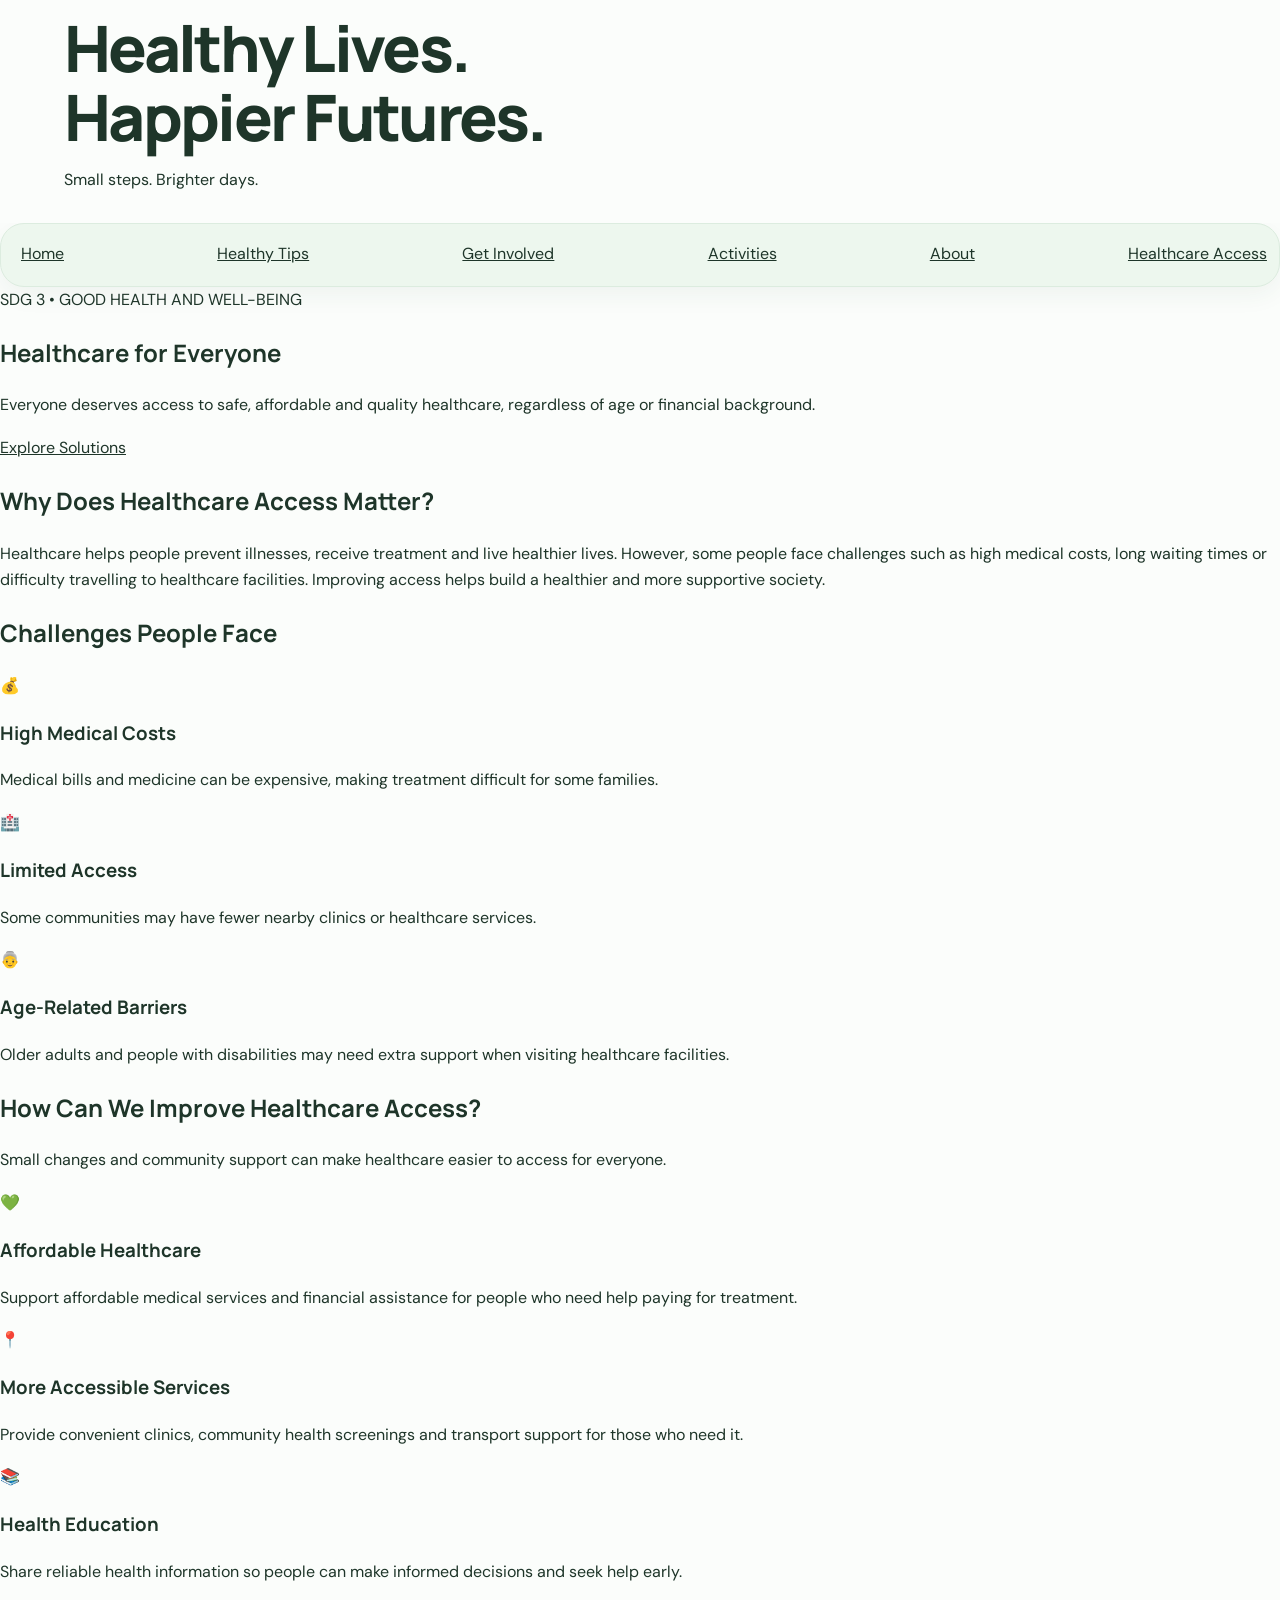
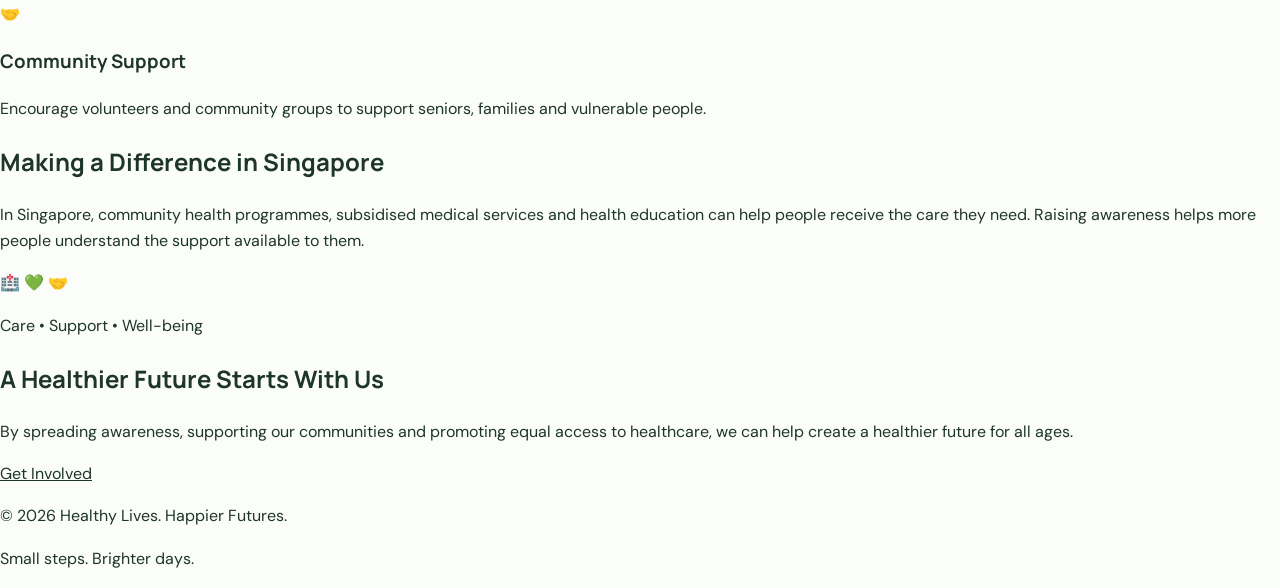
==== improved_health_access.html @ 35efa799 "i added in the html and css for the index.hmtl page" ====
<!DOCTYPE html>
<html lang="en">
<head>
    <meta charset="UTF-8">
    <meta name="viewport" content="width=device-width, initial-scale=1.0">
    <title>Improved Access to Healthcare</title>
    <link rel="stylesheet" href="style.css">
    <link rel="stylesheet" href="health-access.css">
</head>

<body>

    <header class="site-header">
        <h1>Healthy Lives. Happier Futures.</h1>
        <p>Small steps. Brighter days.</p>
    </header>

    <nav class="navbar">
        <a href="index.html">Home</a>
        <a href="healthytips.html">Healthy Tips</a>
        <a href="getinvolved.html">Get Involved</a>
        <a href="activities.html">Activities</a>
        <a href="about.html">About</a>
        <a href="improved_health_access.html" class="active">
            Healthcare Access
        </a>
    </nav>

    <main class="health-access">

        <section class="access-hero">
            <div class="hero-content">
                <span class="section-label">SDG 3 • GOOD HEALTH AND WELL-BEING</span>
                <h2>Healthcare for Everyone</h2>
                <p>
                    Everyone deserves access to safe, affordable and
                    quality healthcare, regardless of age or financial
                    background.
                </p>
                <a href="#solutions" class="access-button">
                    Explore Solutions
                </a>
            </div>
        </section>

        <section class="access-intro">
            <h2>Why Does Healthcare Access Matter?</h2>
            <p>
                Healthcare helps people prevent illnesses, receive
                treatment and live healthier lives. However, some people
                face challenges such as high medical costs, long waiting
                times or difficulty travelling to healthcare facilities.
                Improving access helps build a healthier and more
                supportive society.
            </p>
        </section>

        <section class="access-challenges">
            <h2>Challenges People Face</h2>

            <div class="challenge-grid">
                <article class="access-card">
                    <div class="card-icon">💰</div>
                    <h3>High Medical Costs</h3>
                    <p>
                        Medical bills and medicine can be expensive,
                        making treatment difficult for some families.
                    </p>
                </article>

                <article class="access-card">
                    <div class="card-icon">🏥</div>
                    <h3>Limited Access</h3>
                    <p>
                        Some communities may have fewer nearby clinics
                        or healthcare services.
                    </p>
                </article>

                <article class="access-card">
                    <div class="card-icon">👵</div>
                    <h3>Age-Related Barriers</h3>
                    <p>
                        Older adults and people with disabilities may
                        need extra support when visiting healthcare
                        facilities.
                    </p>
                </article>
            </div>
        </section>

        <section class="access-solutions" id="solutions">
            <h2>How Can We Improve Healthcare Access?</h2>
            <p class="section-description">
                Small changes and community support can make healthcare
                easier to access for everyone.
            </p>

            <div class="solution-grid">
                <article class="solution-card">
                    <div class="card-icon">💚</div>
                    <h3>Affordable Healthcare</h3>
                    <p>
                        Support affordable medical services and financial
                        assistance for people who need help paying for
                        treatment.
                    </p>
                </article>

                <article class="solution-card">
                    <div class="card-icon">📍</div>
                    <h3>More Accessible Services</h3>
                    <p>
                        Provide convenient clinics, community health
                        screenings and transport support for those who
                        need it.
                    </p>
                </article>

                <article class="solution-card">
                    <div class="card-icon">📚</div>
                    <h3>Health Education</h3>
                    <p>
                        Share reliable health information so people can
                        make informed decisions and seek help early.
                    </p>
                </article>

                <article class="solution-card">
                    <div class="card-icon">🤝</div>
                    <h3>Community Support</h3>
                    <p>
                        Encourage volunteers and community groups to
                        support seniors, families and vulnerable people.
                    </p>
                </article>
            </div>
        </section>

        <section class="singapore-section">
            <div class="singapore-content">
                <h2>Making a Difference in Singapore</h2>
                <p>
                    In Singapore, community health programmes, subsidised
                    medical services and health education can help people
                    receive the care they need. Raising awareness helps
                    more people understand the support available to them.
                </p>
            </div>
            <div class="singapore-visual">
                <span>🏥</span>
                <span>💚</span>
                <span>🤝</span>
                <p>Care • Support • Well-being</p>
            </div>
        </section>

        <section class="access-cta">
            <h2>A Healthier Future Starts With Us</h2>
            <p>
                By spreading awareness, supporting our communities and
                promoting equal access to healthcare, we can help create
                a healthier future for all ages.
            </p>
            <a href="getinvolved.html" class="access-button">
                Get Involved
            </a>
        </section>

    </main>

    <footer class="site-footer">
        <p>© 2026 Healthy Lives. Happier Futures.</p>
        <p>Small steps. Brighter days.</p>
    </footer>

</body>
</html>
---- style.css ----
@import url('https://fonts.googleapis.com/css2?family=DM+Sans:wght@400;500;600;700&family=Manrope:wght@400;500;600;700;800&display=swap');

:root {
    --green: #24734d;
    --green-dark: #18583b;
    --green-deep: #123e2c;
    --green-soft: #eaf6ed;
    --text: #1e3529;
    --muted: #627267;
    --yellow: #fff7d9;
}

* {
    box-sizing: border-box;
}

html {
    scroll-behavior: smooth;
}

body {
    margin: 0;
    color: var(--text);
    background: #fbfdfb;
    font-family: "DM Sans", Arial, sans-serif;
    line-height: 1.65;
}

a {
    color: inherit;
}

h1, h2, h3 {
    font-family: "Manrope", sans-serif;
}

.site-header {
    position: sticky;
    top: 0;
    z-index: 100;
    padding: 13px 5%;
    background: rgba(251, 253, 251, 0.94);
    backdrop-filter: blur(14px);
}

.navbar {
    max-width: 1320px;
    min-height: 64px;
    margin: 0 auto;
    padding: 9px 12px 9px 20px;
    display: flex;
    align-items: center;
    justify-content: space-between;
    gap: 18px;
    border: 1px solid #dcecdf;
    border-radius: 24px;
    background: #edf7ee;
    box-shadow: 0 8px 24px rgba(35, 90, 57, 0.06);
}

.brand, .footer-brand {
    display: inline-flex;
    align-items: center;
    gap: 9px;
    color: var(--green-dark);
    font-family: "Manrope", sans-serif;
    font-weight: 800;
    font-size: 18px;
    text-decoration: none;
    white-space: nowrap;
}

.nav-links {
    display: flex;
    align-items: center;
    justify-content: flex-end;
    gap: 3px;
}

.nav-links a {
    padding: 10px 13px;
    border-radius: 17px;
    color: #3d5a48;
    font-size: 12px;
    font-weight: 700;
    text-decoration: none;
    white-space: nowrap;
    transition: background 0.2s, color 0.2s, transform 0.2s;
}

.nav-links a:hover {
    background: #dcefe0;
    color: var(--green-dark);
    transform: translateY(-1px);
}

.nav-links a.active {
    background: var(--green);
    color: white;
}

.menu-toggle {
    display: none;
}

.section-wrap {
    width: min(1160px, 90%);
    margin-left: auto;
    margin-right: auto;
}

.eyebrow {
    margin: 0 0 13px;
    color: var(--green);
    font-size: 10px;
    font-weight: 800;
    letter-spacing: 1.5px;
}

.hero {
    min-height: 550px;
    display: grid;
    grid-template-columns: 1.05fr 0.95fr;
    align-items: center;
    gap: 55px;
    padding-top: 66px;
    padding-bottom: 70px;
}

h1 {
    max-width: 610px;
    margin: 0 0 14px;
    font-size: clamp(42px, 5vw, 66px);
    line-height: 1.08;
    letter-spacing: -2.7px;
    font-weight: 800;
}

h1 span {
    display: block;
    color: var(--green);
}

.hero-subtitle {
    margin-bottom: 16px;
    color: #b17a2c;
    font-size: 19px;
    font-weight: 700;
}

.hero-description {
    max-width: 540px;
    margin-bottom: 26px;
    color: var(--muted);
    font-size: 15px;
    line-height: 1.9;
}

.hero-actions {
    display: flex;
    align-items: center;
    gap: 23px;
    flex-wrap: wrap;
}

.button {
    min-height: 49px;
    display: inline-flex;
    align-items: center;
    justify-content: center;
    gap: 12px;
    padding: 13px 20px;
    border: 0;
    border-radius: 15px;
    font-size: 13px;
    font-weight: 700;
    text-decoration: none;
    transition: transform 0.2s, box-shadow 0.2s;
}

.button:hover {
    transform: translateY(-2px);
    box-shadow: 0 9px 20px rgba(25, 75, 47, 0.15);
}

.button-primary {
    background: var(--green);
    color: white;
    box-shadow: 0 7px 16px rgba(36, 115, 77, 0.17);
}

.button-dark {
    background: var(--green-deep);
    color: white;
}

.text-link {
    color: var(--green-dark);
    font-size: 13px;
    font-weight: 700;
    text-decoration: none;
}

.hero-note {
    margin-top: 27px;
    color: #6a7c70;
    font-size: 12px;
    font-weight: 600;
}

.hero-visual {
    min-height: 400px;
    position: relative;
    display: grid;
    place-items: center;
}

.hero-visual::before {
    content: "";
    position: absolute;
    width: min(390px, 90%);
    aspect-ratio: 1;
    border-radius: 44% 56% 62% 38% / 46% 43% 57% 54%;
    background: #e6f4e7;
    transform: rotate(-8deg);
}

.sdg-card {
    position: relative;
    width: min(300px, 78%);
    padding: 14px;
    border: 1px solid white;
    border-radius: 25px;
    background: white;
    box-shadow: 0 25px 65px rgba(38, 85, 55, 0.15);
    transform: rotate(2deg);
}

.sdg-logo {
    min-height: 280px;
    display: flex;
    flex-direction: column;
    align-items: center;
    justify-content: center;
    overflow: hidden;
    border-radius: 17px;
    background: #4c9f38;
    color: white;
    text-align: center;
}

.sdg-number {
    font-family: "Manrope", sans-serif;
    font-size: 100px;
    font-weight: 800;
    line-height: 0.95;
    letter-spacing: -5px;
}

.sdg-logo svg {
    width: 90%;
    height: 80px;
    margin: 0 0 2px;
    fill: none;
    stroke: white;
    stroke-width: 6;
    stroke-linecap: round;
    stroke-linejoin: round;
}

.sdg-title {
    font-size: 17px;
    line-height: 1.35;
    font-weight: 800;
}

.sdg-caption {
    display: flex;
    align-items: center;
    gap: 11px;
    padding: 14px 7px 4px;
}

.plus {
    display: grid;
    place-items: center;
    width: 35px;
    height: 35px;
    border-radius: 12px;
    background: #e8f5e9;
    color: var(--green);
    font-size: 24px;
}

.sdg-caption strong, .sdg-caption small {
    display: block;
}

.sdg-caption strong {
    font-size: 12px;
}

.sdg-caption small {
    color: var(--muted);
    font-size: 10px;
}

.floating-pill {
    position: absolute;
    padding: 11px 15px;
    border: 1px solid #e4eee4;
    border-radius: 16px;
    background: white;
    color: #42634c;
    box-shadow: 0 10px 28px rgba(35, 78, 49, 0.1);
    font-size: 12px;
    font-weight: 700;
}

.pill-top {
    top: 55px;
    right: -5px;
    transform: rotate(4deg);
}

.pill-bottom {
    bottom: 42px;
    left: -7px;
    transform: rotate(-4deg);
}

.intro {
    display: grid;
    grid-template-columns: auto 1fr auto;
    align-items: center;
    gap: 23px;
    padding: 32px 38px;
    border: 1px solid #dcefe0;
    border-radius: 27px;
    background: #edf7ed;
}

.section-icon {
    display: grid;
    place-items: center;
    width: 64px;
    height: 64px;
    border-radius: 20px;
    background: #d8edd9;
    font-size: 28px;
}

.intro h2, .section-heading h2, .tracker h2, .closing h2 {
    margin-bottom: 9px;
    font-size: clamp(27px, 3vw, 36px);
    line-height: 1.2;
    letter-spacing: -1px;
}

.intro p:last-child {
    max-width: 770px;
    margin-bottom: 0;
    color: #52695a;
    font-size: 13px;
    line-height: 1.85;
}

.intro-stat {
    min-width: 110px;
    display: flex;
    flex-direction: column;
    align-items: center;
    padding-left: 25px;
    border-left: 1px solid #d0e5d3;
    color: var(--green);
    text-align: center;
}

.intro-stat span {
    font-family: "Manrope", sans-serif;
    font-size: 45px;
    font-weight: 800;
    line-height: 1;
}

.intro-stat small {
    margin-top: 6px;
    color: #597460;
    font-size: 10px;
    font-weight: 700;
    line-height: 1.4;
}

.why {
    padding-top: 91px;
    padding-bottom: 90px;
}

.section-heading {
    max-width: 610px;
    margin: 0 auto 34px;
    text-align: center;
}

.section-heading p:last-child {
    margin-bottom: 0;
    color: var(--muted);
    font-size: 14px;
}

.feature-grid {
    display: grid;
    grid-template-columns: repeat(3, 1fr);
    gap: 20px;
}

.feature-card {
    padding: 28px 27px 25px;
    border: 1px solid #e8eee8;
    border-radius: 23px;
    background: white;
    box-shadow: 0 10px 30px rgba(32, 79, 52, 0.035);
    transition: transform 0.2s, box-shadow 0.2s;
}

.feature-card:hover {
    transform: translateY(-5px);
    box-shadow: 0 18px 50px rgba(32, 79, 52, 0.09);
}

.feature-icon {
    width: 54px;
    height: 54px;
    display: grid;
    place-items: center;
    margin-bottom: 21px;
    border-radius: 17px;
    font-size: 29px;
}

.icon-green {
    background: #e5f5e7;
    color: #35864d;
}

.icon-yellow {
    background: #fff3cc;
    color: #b47b20;
}

.icon-blue {
    background: #e5f1fb;
    color: #3479a5;
}

.feature-card h3 {
    margin-bottom: 9px;
    font-size: 18px;
}

.feature-card p {
    min-height: 76px;
    margin-bottom: 18px;
    color: var(--muted);
    font-size: 13px;
    line-height: 1.8;
}

.card-link {
    color: var(--green);
    font-size: 12px;
    font-weight: 800;
    text-decoration: none;
}

.card-link:hover {
    color: var(--green-deep);
}

.tracker {
    display: grid;
    grid-template-columns: 0.95fr 1.05fr;
    align-items: center;
    gap: 62px;
    padding: 52px 58px;
    overflow: hidden;
    border: 1px solid #f4e7b7;
    border-radius: 30px;
    background: var(--yellow);
}

.tracker-art {
    min-height: 310px;
    position: relative;
    display: grid;
    place-items: center;
}

.tracker-art::before {
    content: "";
    position: absolute;
    width: 280px;
    height: 280px;
    border-radius: 50%;
    background: #ffedab;
}

.tracker-card {
    position: relative;
    width: min(330px, 100%);
    padding: 21px;
    border: 1px solid white;
    border-radius: 23px;
    background: white;
    box-shadow: 0 20px 50px rgba(120, 94, 28, 0.13);
    transform: rotate(-2deg);
}

.tracker-label {
    margin-bottom: 19px;
    color: #7b704c;
    font-size: 9px;
    font-weight: 800;
    letter-spacing: 1px;
}

.tracker-row {
    display: flex;
    align-items: center;
    gap: 11px;
    padding: 11px 0;
    border-bottom: 1px solid #f0f1e8;
}

.tracker-emoji {
    display: grid;
    place-items: center;
    width: 38px;
    height: 38px;
    border-radius: 13px;
    background: #fff7df;
    font-size: 18px;
}

.tracker-row div {
    flex: 1;
}

.tracker-row strong, .tracker-row small {
    display: block;
}

.tracker-row strong {
    font-size: 12px;
}

.tracker-row small {
    color: #8a8a79;
    font-size: 10px;
}

.check {
    color: #35864d;
    font-weight: 800;
}

.progress-bar {
    height: 6px;
    margin-top: 18px;
    overflow: hidden;
    border-radius: 10px;
    background: #f2eddb;
}

.progress-bar span {
    display: block;
    width: 72%;
    height: 100%;
    border-radius: inherit;
    background: #83b96f;
}

.progress-label {
    display: block;
    margin-top: 8px;
    color: #8a8a79;
    font-size: 9px;
}

.tracker-copy .eyebrow {
    color: #9a7525;
}

.tracker-copy h2 {
    max-width: 440px;
    font-size: clamp(29px, 3vw, 39px);
}

.tracker-lead {
    margin-bottom: 10px;
    color: #7d652b;
    font-size: 15px;
    font-weight: 700;
}

.tracker-copy > p:not(.eyebrow):not(.tracker-lead):not(.disclaimer) {
    color: #746b50;
    font-size: 13px;
    line-height: 1.85;
}

.tracker-list {
    display: grid;
    gap: 8px;
    margin: 18px 0 24px;
    padding: 0;
    list-style: none;
    color: #5e6047;
    font-size: 12px;
    font-weight: 600;
}

.disclaimer {
    margin: 13px 0 0;
    color: #8a805e;
    font-size: 10px;
    line-height: 1.6;
}

.closing {
    display: flex;
    align-items: center;
    justify-content: space-between;
    gap: 25px;
    margin-top: 75px;
    margin-bottom: 75px;
    padding: 36px 42px;
    border-radius: 26px;
    background: #eaf5eb;
}

.closing p:last-child {
    margin-bottom: 0;
    color: var(--muted);
    font-size: 13px;
}

.closing .button {
    flex-shrink: 0;
}

.footer {
    padding: 29px 5%;
    border-top: 1px solid #e7eee7;
    background: #f5faf5;
    text-align: center;
}

.footer-brand {
    justify-content: center;
    font-size: 16px;
}

.footer p {
    margin: 9px 0 3px;
    color: #617366;
    font-size: 11px;
}

.footer > span {
    color: #829186;
    font-size: 10px;
}

/* Tablet */
@media (max-width: 1100px) {
    .navbar {
        flex-wrap: wrap;
        padding: 12px 16px;
    }

    .nav-links {
        flex-wrap: wrap;
    }

    .nav-links a {
        padding: 9px 10px;
        font-size: 11px;
    }

    .hero {
        gap: 30px;
    }

    .tracker {
        gap: 35px;
        padding: 42px;
    }
}

/* Mobile navigation and layout */
@media (max-width: 800px) {
    .site-header {
        padding: 10px 4%;
    }

    .navbar {
        min-height: 60px;
        border-radius: 20px;
    }

    .menu-toggle {
        display: block;
        padding: 8px 12px;
        border: 0;
        border-radius: 12px;
        background: #dcefe0;
        color: var(--green-dark);
        font-size: 23px;
        cursor: pointer;
    }

    .nav-links {
        display: none;
        width: 100%;
        flex-direction: column;
        align-items: stretch;
        padding-top: 7px;
    }

    .nav-links.is-open {
        display: flex;
    }

    .nav-links a {
        padding: 11px 13px;
        font-size: 13px;
    }

    .hero {
        grid-template-columns: 1fr;
        gap: 15px;
        padding-top: 50px;
        padding-bottom: 50px;
    }

    .hero-copy {
        text-align: center;
    }

    .hero-description {
        margin-left: auto;
        margin-right: auto;
    }

    .hero-actions, .hero-note {
        justify-content: center;
    }

    .hero-visual {
        min-height: 390px;
    }

    .intro {
        grid-template-columns: auto 1fr;
        padding: 27px;
    }

    .intro-stat {
        display: none;
    }

    .feature-grid {
        gap: 13px;
    }

    .feature-card {
        padding: 23px 19px;
    }

    .feature-card p {
        min-height: 105px;
    }

    .tracker {
        grid-template-columns: 1fr;
        gap: 20px;
        padding: 34px 27px;
    }

    .tracker-art {
        min-height: 290px;
    }

    .tracker-copy {
        text-align: center;
    }

    .tracker-list {
        max-width: 350px;
        margin-left: auto;
        margin-right: auto;
        text-align: left;
    }
}

/* Small phones */
@media (max-width: 580px) {
    .hero h1 {
        font-size: 44px;
        letter-spacing: -1.8px;
    }

    .hero-subtitle {
        font-size: 17px;
    }

    .hero-actions {
        flex-direction: column;
        gap: 15px;
    }

    .hero-actions .button {
        width: 100%;
    }

    .hero-visual {
        min-height: 340px;
    }

    .sdg-card {
        width: 245px;
    }

    .sdg-logo {
        min-height: 235px;
    }

    .sdg-number {
        font-size: 84px;
    }

    .sdg-logo svg {
        height: 65px;
    }

    .sdg-title {
        font-size: 15px;
    }

    .pill-top {
        top: 25px;
        right: 0;
    }

    .pill-bottom {
        bottom: 20px;
        left: 0;
    }

    .intro {
        grid-template-columns: 1fr;
        gap: 15px;
        padding: 24px;
    }

    .section-icon {
        width: 52px;
        height: 52px;
    }

    .why {
        padding-top: 65px;
        padding-bottom: 65px;
    }

    .feature-grid {
        grid-template-columns: 1fr;
    }

    .feature-card p {
        min-height: 0;
    }

    .feature-card {
        padding: 24px;
    }

    .tracker {
        padding: 27px 20px;
    }

    .tracker-card {
        width: 285px;
        padding: 17px;
    }

    .tracker-art::before {
        width: 245px;
        height: 245px;
    }

    .closing {
        flex-direction: column;
        align-items: flex-start;
        margin-top: 55px;
        margin-bottom: 55px;
        padding: 29px 25px;
    }

    .closing .button {
        width: 100%;
    }
}

@media (prefers-reduced-motion: reduce) {
    *, *::before, *::after {
        scroll-behavior: auto !important;
        transition: none !important;
    }
}
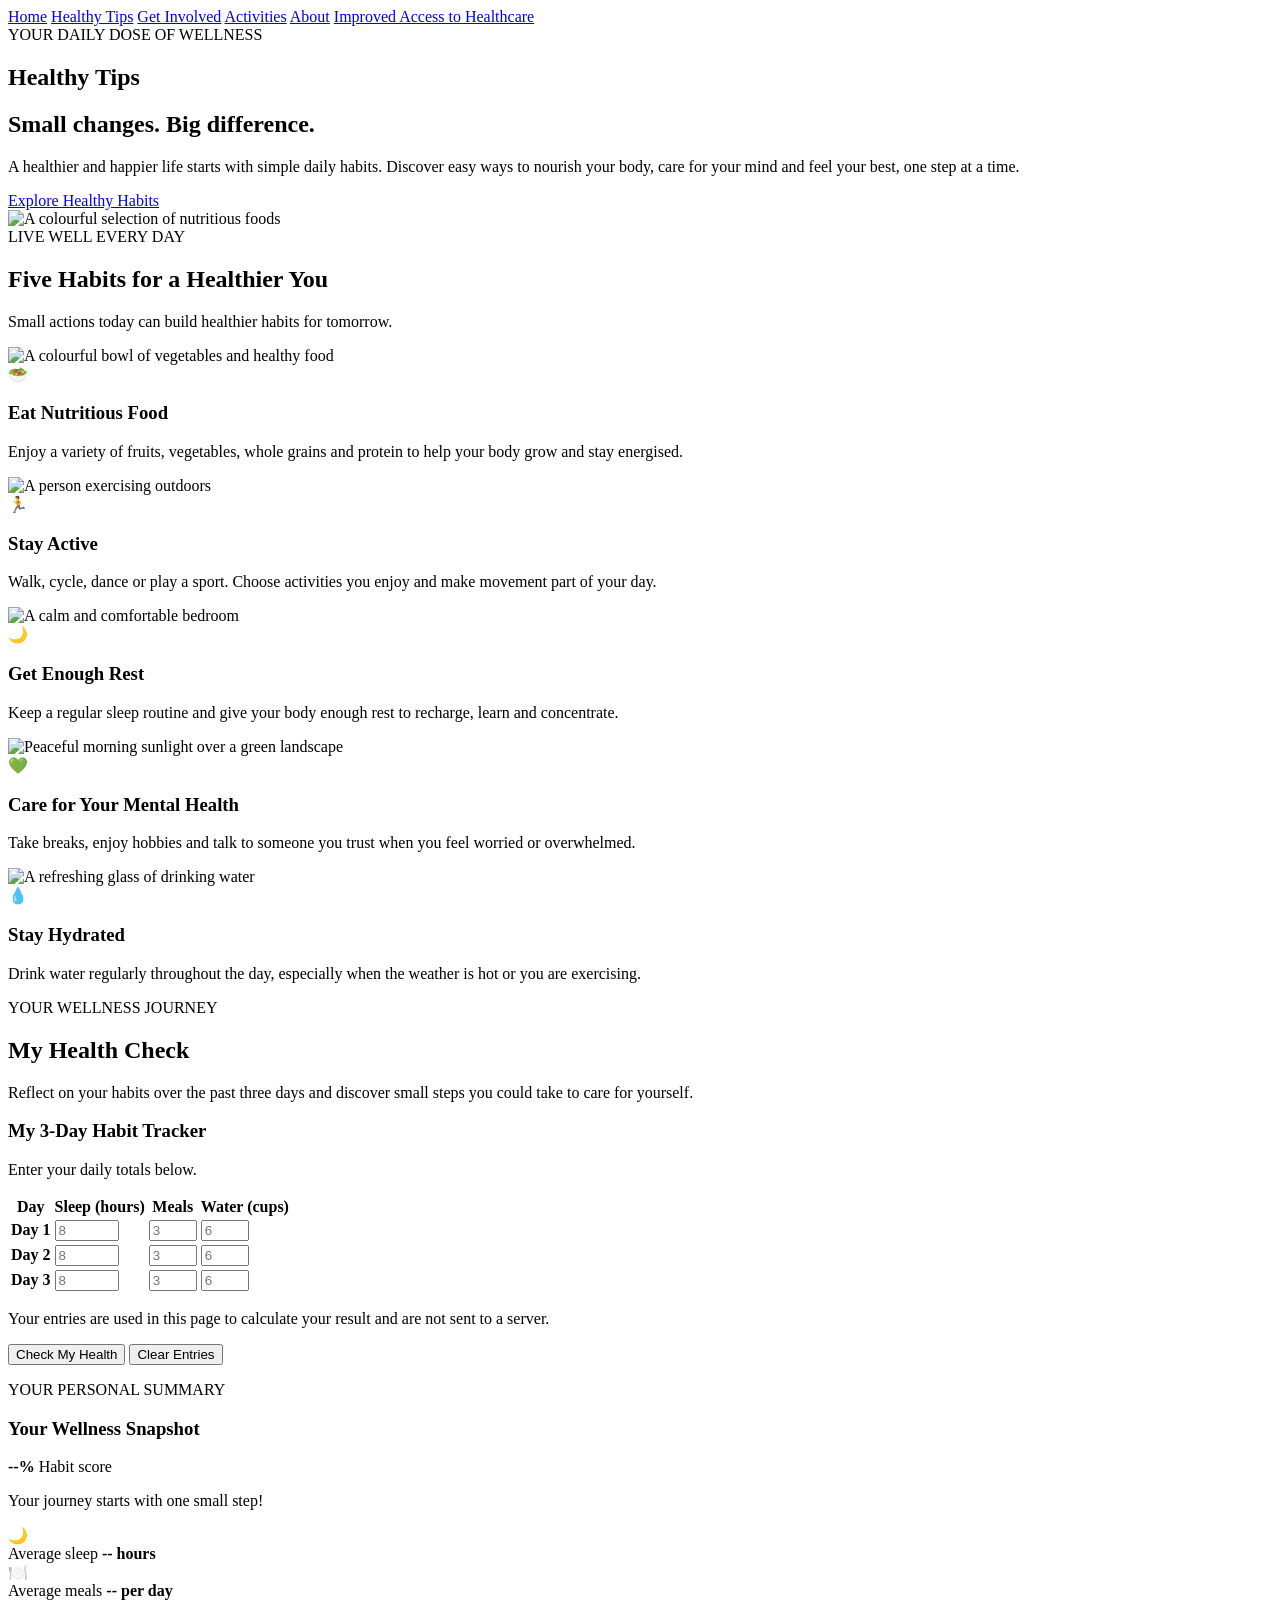
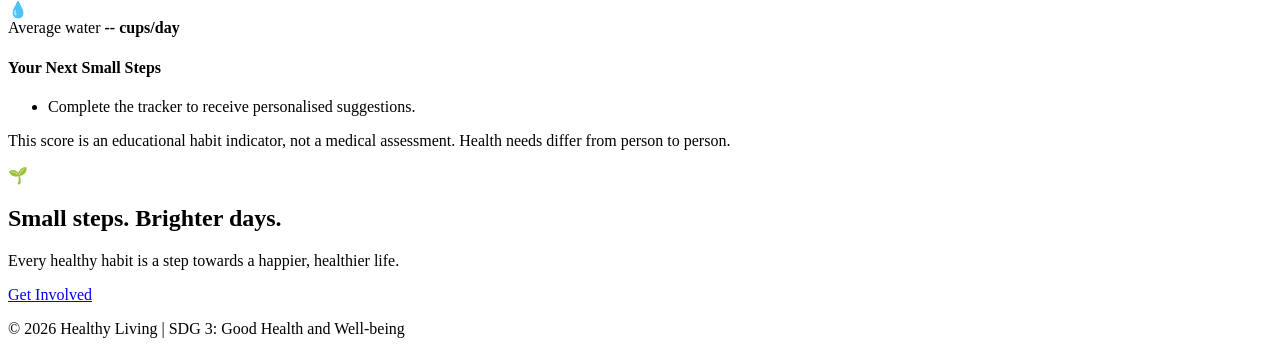
==== commit d6d48636: "added in the file for healthytips.css" ====
--- a/improved_health_access.html
+++ b/improved_health_access.html
@@ -2,178 +2,240 @@
 <!DOCTYPE html>
 <html lang="en">
 <head>
-    <meta charset="UTF-8">
-    <meta name="viewport" content="width=device-width, initial-scale=1.0">
-    <title>Improved Access to Healthcare</title>
-    <link rel="stylesheet" href="style.css">
-    <link rel="stylesheet" href="health-access.css">
+  <meta charset="UTF-8">
+  <meta name="viewport" content="width=device-width, initial-scale=1.0">
+  <title>Healthy Tips | Small Steps, Brighter Days</title>
+  <link rel="stylesheet" href="healthytips.css">
+  <script src="healthytips.js" defer></script>
 </head>
-
 <body>
 
-    <header class="site-header">
-        <h1>Healthy Lives. Happier Futures.</h1>
-        <p>Small steps. Brighter days.</p>
-    </header>
-
-    <nav class="navbar">
-        <a href="index.html">Home</a>
-        <a href="healthytips.html">Healthy Tips</a>
-        <a href="getinvolved.html">Get Involved</a>
-        <a href="activities.html">Activities</a>
-        <a href="about.html">About</a>
-        <a href="improved_health_access.html" class="active">
-            Healthcare Access
-        </a>
-    </nav>
-
-    <main class="health-access">
-
-        <section class="access-hero">
-            <div class="hero-content">
-                <span class="section-label">SDG 3 • GOOD HEALTH AND WELL-BEING</span>
-                <h2>Healthcare for Everyone</h2>
-                <p>
-                    Everyone deserves access to safe, affordable and
-                    quality healthcare, regardless of age or financial
-                    background.
-                </p>
-                <a href="#solutions" class="access-button">
-                    Explore Solutions
-                </a>
-            </div>
-        </section>
-
-        <section class="access-intro">
-            <h2>Why Does Healthcare Access Matter?</h2>
-            <p>
-                Healthcare helps people prevent illnesses, receive
-                treatment and live healthier lives. However, some people
-                face challenges such as high medical costs, long waiting
-                times or difficulty travelling to healthcare facilities.
-                Improving access helps build a healthier and more
-                supportive society.
-            </p>
-        </section>
-
-        <section class="access-challenges">
-            <h2>Challenges People Face</h2>
-
-            <div class="challenge-grid">
-                <article class="access-card">
-                    <div class="card-icon">💰</div>
-                    <h3>High Medical Costs</h3>
-                    <p>
-                        Medical bills and medicine can be expensive,
-                        making treatment difficult for some families.
-                    </p>
-                </article>
-
-                <article class="access-card">
-                    <div class="card-icon">🏥</div>
-                    <h3>Limited Access</h3>
-                    <p>
-                        Some communities may have fewer nearby clinics
-                        or healthcare services.
-                    </p>
-                </article>
-
-                <article class="access-card">
-                    <div class="card-icon">👵</div>
-                    <h3>Age-Related Barriers</h3>
-                    <p>
-                        Older adults and people with disabilities may
-                        need extra support when visiting healthcare
-                        facilities.
-                    </p>
-                </article>
-            </div>
-        </section>
-
-        <section class="access-solutions" id="solutions">
-            <h2>How Can We Improve Healthcare Access?</h2>
-            <p class="section-description">
-                Small changes and community support can make healthcare
-                easier to access for everyone.
-            </p>
-
-            <div class="solution-grid">
-                <article class="solution-card">
-                    <div class="card-icon">💚</div>
-                    <h3>Affordable Healthcare</h3>
-                    <p>
-                        Support affordable medical services and financial
-                        assistance for people who need help paying for
-                        treatment.
-                    </p>
-                </article>
-
-                <article class="solution-card">
-                    <div class="card-icon">📍</div>
-                    <h3>More Accessible Services</h3>
-                    <p>
-                        Provide convenient clinics, community health
-                        screenings and transport support for those who
-                        need it.
-                    </p>
-                </article>
-
-                <article class="solution-card">
-                    <div class="card-icon">📚</div>
-                    <h3>Health Education</h3>
-                    <p>
-                        Share reliable health information so people can
-                        make informed decisions and seek help early.
-                    </p>
-                </article>
-
-                <article class="solution-card">
-                    <div class="card-icon">🤝</div>
-                    <h3>Community Support</h3>
-                    <p>
-                        Encourage volunteers and community groups to
-                        support seniors, families and vulnerable people.
-                    </p>
-                </article>
-            </div>
-        </section>
-
-        <section class="singapore-section">
-            <div class="singapore-content">
-                <h2>Making a Difference in Singapore</h2>
-                <p>
-                    In Singapore, community health programmes, subsidised
-                    medical services and health education can help people
-                    receive the care they need. Raising awareness helps
-                    more people understand the support available to them.
-                </p>
-            </div>
-            <div class="singapore-visual">
-                <span>🏥</span>
-                <span>💚</span>
-                <span>🤝</span>
-                <p>Care • Support • Well-being</p>
-            </div>
-        </section>
-
-        <section class="access-cta">
-            <h2>A Healthier Future Starts With Us</h2>
-            <p>
-                By spreading awareness, supporting our communities and
-                promoting equal access to healthcare, we can help create
-                a healthier future for all ages.
-            </p>
-            <a href="getinvolved.html" class="access-button">
-                Get Involved
-            </a>
-        </section>
-
-    </main>
-
-    <footer class="site-footer">
-        <p>© 2026 Healthy Lives. Happier Futures.</p>
-        <p>Small steps. Brighter days.</p>
-    </footer>
+  <!-- Navigation Bar -->
+  <nav class="navbar">
+    <a href="index.html">Home</a>
+    <a href="healthytips.html" class="active">Healthy Tips</a>
+    <a href="getinvolved.html">Get Involved</a>
+    <a href="activities.html">Activities</a>
+    <a href="about.html">About</a>
+    <a href="improved_health_access.html">Improved Access to Healthcare</a>
+  </nav>
+
+  <main>
+    <!-- Introduction -->
+    <section class="hero">
+      <div class="hero-text">
+        <span class="eyebrow">YOUR DAILY DOSE OF WELLNESS</span>
+        <h1>Healthy Tips</h1>
+        <h2>Small changes. Big difference.</h2>
+        <p>
+          A healthier and happier life starts with simple daily habits.
+          Discover easy ways to nourish your body, care for your mind
+          and feel your best, one step at a time.
+        </p>
+        <a href="#healthy-tips" class="primary-btn">Explore Healthy Habits</a>
+      </div>
+
+      <div class="hero-image">
+        <img
+          src="https://images.unsplash.com/photo-1490645935967-10de6ba17061?auto=format&fit=crop&w=1000&q=85"
+          alt="A colourful selection of nutritious foods">
+      </div>
+    </section>
+
+    <!-- Healthy Tips -->
+    <section class="tips-section" id="healthy-tips">
+      <div class="section-heading">
+        <span class="eyebrow">LIVE WELL EVERY DAY</span>
+        <h2>Five Habits for a Healthier You</h2>
+        <p>Small actions today can build healthier habits for tomorrow.</p>
+      </div>
+
+      <div class="tips-grid">
+        <article class="tip-card">
+          <div class="tip-image">
+            <img src="https://images.unsplash.com/photo-1512621776951-a57141f2eefd?auto=format&fit=crop&w=700&q=80"
+              alt="A colourful bowl of vegetables and healthy food">
+          </div>
+          <div class="tip-content">
+            <span class="tip-icon">🥗</span>
+            <h3>Eat Nutritious Food</h3>
+            <p>Enjoy a variety of fruits, vegetables, whole grains and protein to help your body grow and stay energised.</p>
+          </div>
+        </article>
+
+        <article class="tip-card">
+          <div class="tip-image">
+            <img src="https://images.unsplash.com/photo-1538805060514-97d9cc17730c?auto=format&fit=crop&w=700&q=80"
+              alt="A person exercising outdoors">
+          </div>
+          <div class="tip-content">
+            <span class="tip-icon">🏃</span>
+            <h3>Stay Active</h3>
+            <p>Walk, cycle, dance or play a sport. Choose activities you enjoy and make movement part of your day.</p>
+          </div>
+        </article>
+
+        <article class="tip-card">
+          <div class="tip-image">
+            <img src="https://images.unsplash.com/photo-1511295742362-92c96b8c8f9e?auto=format&fit=crop&w=700&q=80"
+              alt="A calm and comfortable bedroom">
+          </div>
+          <div class="tip-content">
+            <span class="tip-icon">🌙</span>
+            <h3>Get Enough Rest</h3>
+            <p>Keep a regular sleep routine and give your body enough rest to recharge, learn and concentrate.</p>
+          </div>
+        </article>
+
+        <article class="tip-card">
+          <div class="tip-image">
+            <img src="https://images.unsplash.com/photo-1470252649378-9c29740c9fa8?auto=format&fit=crop&w=700&q=80"
+              alt="Peaceful morning sunlight over a green landscape">
+          </div>
+          <div class="tip-content">
+            <span class="tip-icon">💚</span>
+            <h3>Care for Your Mental Health</h3>
+            <p>Take breaks, enjoy hobbies and talk to someone you trust when you feel worried or overwhelmed.</p>
+          </div>
+        </article>
+
+        <article class="tip-card">
+          <div class="tip-image">
+            <img src="https://images.unsplash.com/photo-1559839734-2b71ea197ec2?auto=format&fit=crop&w=700&q=80"
+              alt="A refreshing glass of drinking water">
+          </div>
+          <div class="tip-content">
+            <span class="tip-icon">💧</span>
+            <h3>Stay Hydrated</h3>
+            <p>Drink water regularly throughout the day, especially when the weather is hot or you are exercising.</p>
+          </div>
+        </article>
+      </div>
+    </section>
+
+    <!-- Three-Day Health Tracker -->
+    <section class="tracker-section" id="health-tracker">
+      <div class="section-heading">
+        <span class="eyebrow">YOUR WELLNESS JOURNEY</span>
+        <h2>My Health Check</h2>
+        <p>Reflect on your habits over the past three days and discover small steps you could take to care for yourself.</p>
+      </div>
+
+      <div class="tracker-layout">
+        <div class="tracker-panel">
+          <h3>My 3-Day Habit Tracker</h3>
+          <p class="panel-description">Enter your daily totals below.</p>
+
+          <form id="health-form">
+            <div class="table-wrap">
+              <table>
+                <thead>
+                  <tr>
+                    <th>Day</th>
+                    <th>Sleep (hours)</th>
+                    <th>Meals</th>
+                    <th>Water (cups)</th>
+                  </tr>
+                </thead>
+                <tbody>
+                  <tr>
+                    <th scope="row">Day 1</th>
+                    <td><input type="number" name="sleep1" min="0" max="24" step="0.5" placeholder="8" required aria-label="Day 1 hours of sleep"></td>
+                    <td><input type="number" name="meals1" min="0" max="10" step="1" placeholder="3" required aria-label="Day 1 number of meals"></td>
+                    <td><input type="number" name="water1" min="0" max="30" step="1" placeholder="6" required aria-label="Day 1 cups of water"></td>
+                  </tr>
+                  <tr>
+                    <th scope="row">Day 2</th>
+                    <td><input type="number" name="sleep2" min="0" max="24" step="0.5" placeholder="8" required aria-label="Day 2 hours of sleep"></td>
+                    <td><input type="number" name="meals2" min="0" max="10" step="1" placeholder="3" required aria-label="Day 2 number of meals"></td>
+                    <td><input type="number" name="water2" min="0" max="30" step="1" placeholder="6" required aria-label="Day 2 cups of water"></td>
+                  </tr>
+                  <tr>
+                    <th scope="row">Day 3</th>
+                    <td><input type="number" name="sleep3" min="0" max="24" step="0.5" placeholder="8" required aria-label="Day 3 hours of sleep"></td>
+                    <td><input type="number" name="meals3" min="0" max="10" step="1" placeholder="3" required aria-label="Day 3 number of meals"></td>
+                    <td><input type="number" name="water3" min="0" max="30" step="1" placeholder="6" required aria-label="Day 3 cups of water"></td>
+                  </tr>
+                </tbody>
+              </table>
+            </div>
+
+            <p class="privacy-note">Your entries are used in this page to calculate your result and are not sent to a server.</p>
+            <button type="submit" class="primary-btn check-btn">Check My Health</button>
+            <button type="reset" class="reset-btn">Clear Entries</button>
+            <p id="form-message" class="form-message" role="alert"></p>
+          </form>
+        </div>
+
+        <!-- Result Panel -->
+        <aside class="result-panel" aria-live="polite">
+          <span class="eyebrow">YOUR PERSONAL SUMMARY</span>
+          <h3>Your Wellness Snapshot</h3>
+
+          <div class="score-circle" id="score-circle">
+            <div class="score-inner">
+              <strong id="score">--%</strong>
+              <span>Habit score</span>
+            </div>
+          </div>
+
+          <p id="result-message" class="result-message">
+            Your journey starts with one small step!
+          </p>
+
+          <div class="averages">
+            <div class="average-item">
+              <span class="average-icon">🌙</span>
+              <div>
+                <span class="average-label">Average sleep</span>
+                <strong id="avg-sleep">-- hours</strong>
+              </div>
+            </div>
+
+            <div class="average-item">
+              <span class="average-icon">🍽️</span>
+              <div>
+                <span class="average-label">Average meals</span>
+                <strong id="avg-meals">-- per day</strong>
+              </div>
+            </div>
+
+            <div class="average-item">
+              <span class="average-icon">💧</span>
+              <div>
+                <span class="average-label">Average water</span>
+                <strong id="avg-water">-- cups/day</strong>
+              </div>
+            </div>
+          </div>
+
+          <div class="feedback-box">
+            <h4>Your Next Small Steps</h4>
+            <ul id="suggestions">
+              <li>Complete the tracker to receive personalised suggestions.</li>
+            </ul>
+          </div>
+
+          <p class="disclaimer">
+            This score is an educational habit indicator, not a medical assessment.
+            Health needs differ from person to person.
+          </p>
+        </aside>
+      </div>
+    </section>
+
+    <!-- Closing Call to Action -->
+    <section class="closing-section">
+      <span>🌱</span>
+      <h2>Small steps. Brighter days.</h2>
+      <p>Every healthy habit is a step towards a happier, healthier life.</p>
+      <a href="getinvolved.html" class="primary-btn">Get Involved</a>
+    </section>
+  </main>
+
+  <footer>
+    <p>© 2026 Healthy Living | SDG 3: Good Health and Well-being</p>
+  </footer>
 
 </body>
 </html>
